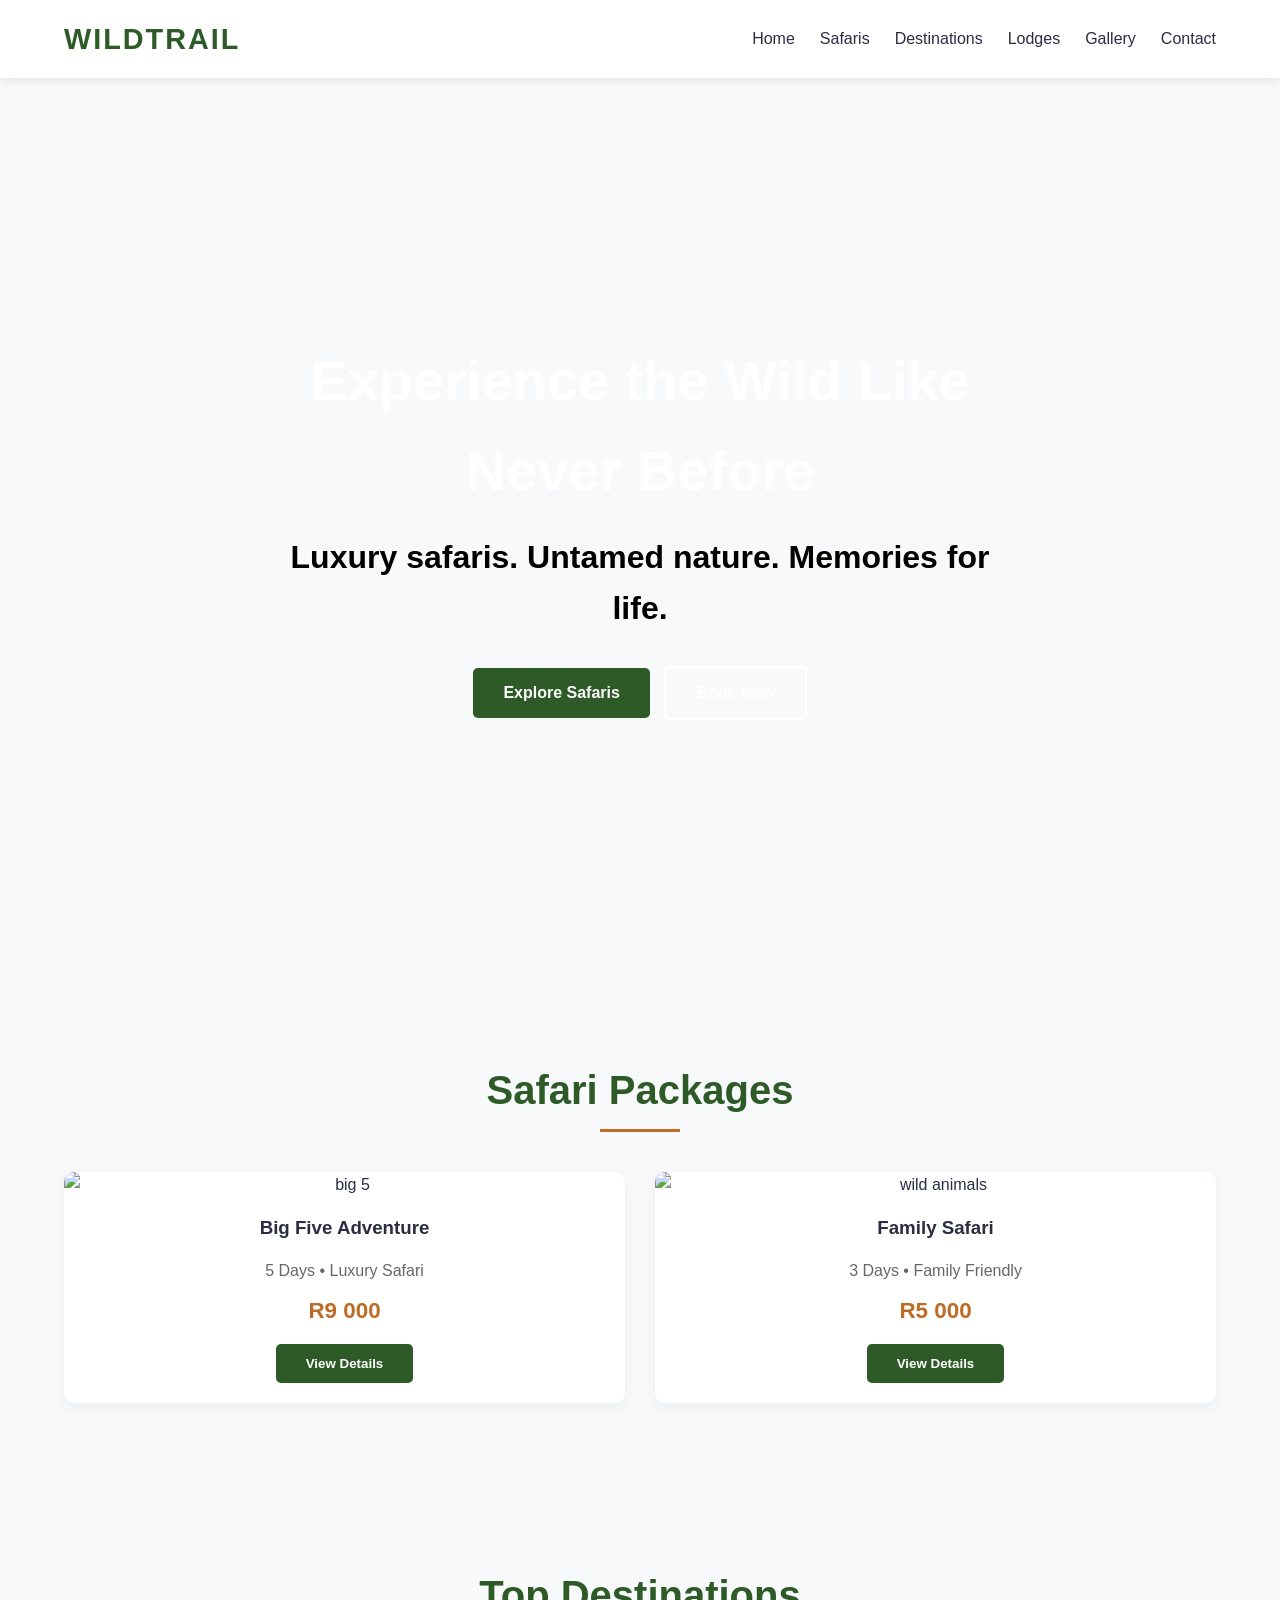
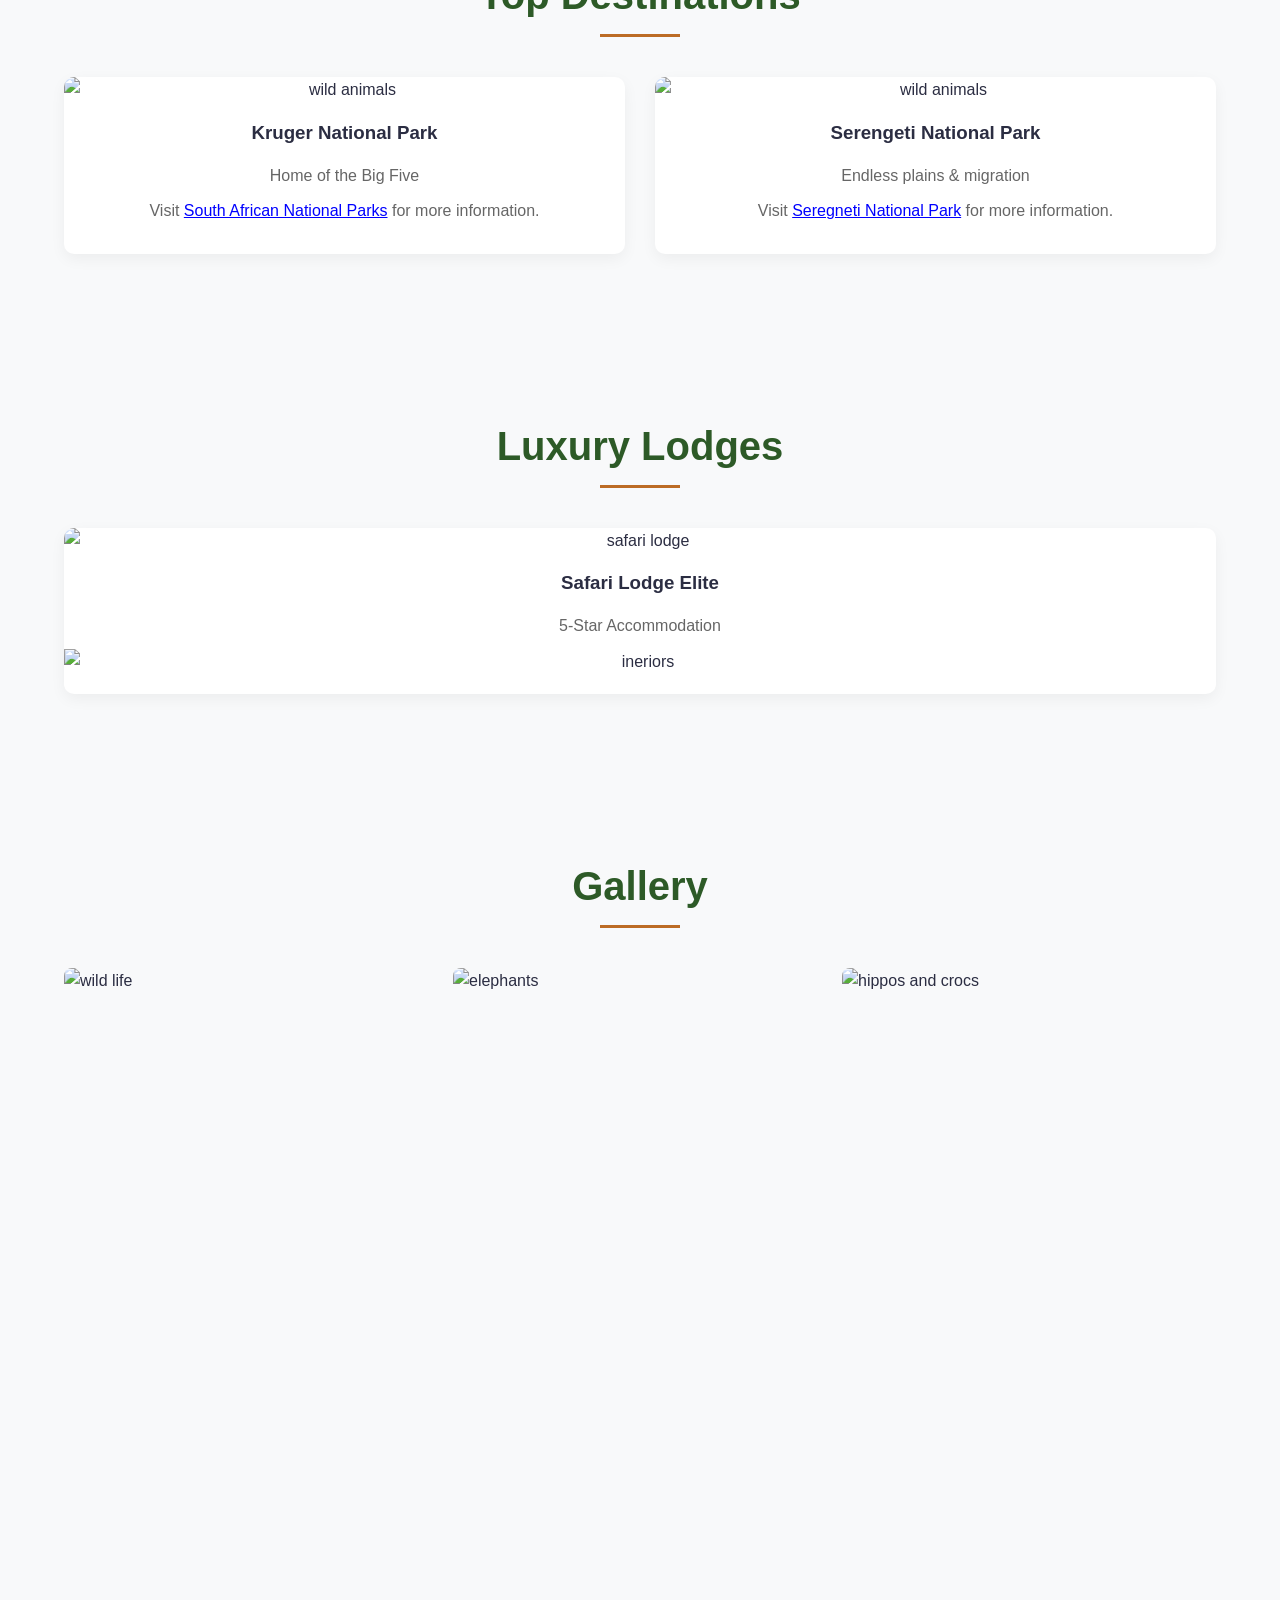
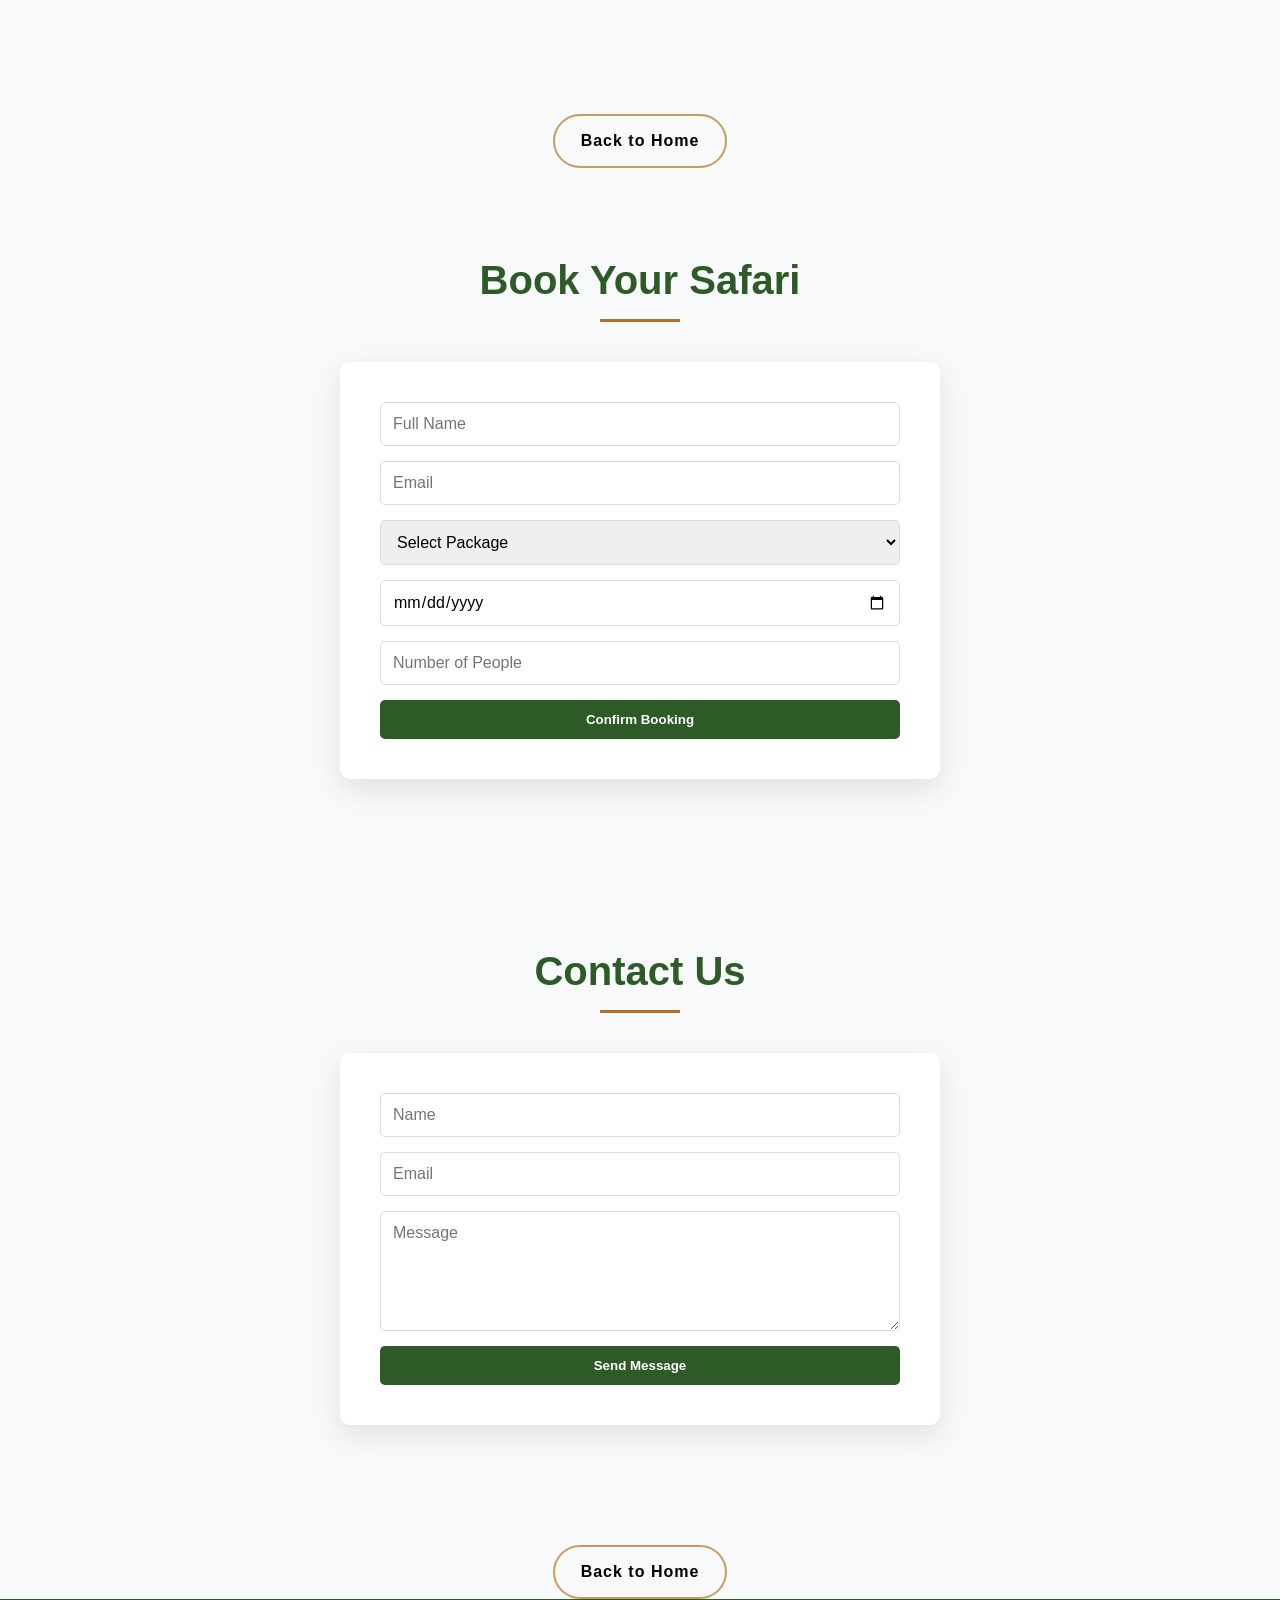
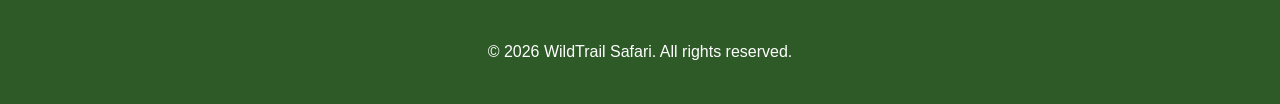
==== index.html @ 3c70ba00 "Rename safari.html to index.html" ====
<!DOCTYPE html>
<html lang="en">
<head>
  <meta charset="UTF-8">
  <meta name="viewport" content="width=device-width, initial-scale=1.0">
  <title>WildTrail Safari</title>
  <link rel="stylesheet" href="safari.css">
</head>
<body>

  <!--  NAVBAR  -->
  <header class="header">
    <nav class="nav-container">
      <h1 class="logo">WildTrail</h1>

      <ul class="nav-links">
        <li><a href="#home">Home</a></li>
        <li><a href="#safaris">Safaris</a></li>
        <li><a href="#destinations">Destinations</a></li>
        <li><a href="#lodges">Lodges</a></li>
        <li><a href="#gallery">Gallery</a></li>
        <li><a href="#contact">Contact</a></li>
      </ul>

      
    </nav>
  </header>

  <!--  HERO  -->
  <section id="home" class="hero">
    <div class="hero-content-container">
      <h2>Experience the Wild Like Never Before</h2>
      <p>Luxury safaris. Untamed nature. Memories for life.</p>

      <div class="hero-buttons">
        <a href="#safaris" class="btn">Explore Safaris</a>
        <a href="#booking" class="btn btn-secondary">Book Now</a>
      </div>
    </div>
  </section>

  <!--  SAFARI PACKAGES -->
  <section id="safaris" class="section">
    <div class="container">
      <h2 class="section-title">Safari Packages</h2>

      <div class="card-grid">

        <div class="card">
          <img src="safari/family.png" alt="big 5">
          <h3>Big Five Adventure</h3>
          <p>5 Days • Luxury Safari</p>
          <span class="price">R9 000</span>
          <button class="btn">View Details</button>
        </div>

        <div class="card">
          <img src="safari/zebra herd.jpg" alt="wild animals">
          <h3>Family Safari</h3>
          <p>3 Days • Family Friendly</p>
          <span class="price">R5 000</span>
          <button class="btn">View Details</button> 
        </div>

      </div>
    </div>
  </section>

  <!--  DESTINATIONS  -->
  <section id="destinations" class="section">
    <div class="container">
      <h2 class="section-title">Top Destinations</h2>

      <div class="card-grid">

        <div class="card">
          <img src="safari/The big 5.png" alt="wild animals">
          <h3>Kruger National Park</h3>
          <p>Home of the Big Five</p>
          <p>Visit <a href="https://www.sanparks.org/parks/kruger" target="_blank">South African National Parks</a> for more information.</p>
        </div>

        <div class="card">
          <img src="safari/migration.jpg" alt="wild animals">
          <h3>Serengeti National Park</h3>
          <p>Endless plains & migration</p>
          <p>Visit <a href="https://www.serengeti.com/index.php" target="_blank">Seregneti National Park</a> for more information.</p>
        </div>

      </div>
    </div>
  </section>

  <!--  LODGES -->
  <section id="lodges" class="section">
    <div class="container">
      <h2 class="section-title">Luxury Lodges</h2>

      <div class="card-grid">

        <div class="card">
          <img src="safari/safari lodge.png" alt="safari lodge">
          <h3>Safari Lodge Elite</h3>
          <p>5-Star Accommodation</p>
          <img src="safari/interior.png" alt="ineriors">
        </div>

      </div>
    </div>
  </section>

  <!--  GALLERY, ADD IMAGES FROM PIXABAY  -->
  <section id="gallery" class="section">
    <div class="container">
      <h2 class="section-title">Gallery</h2>
        <!--ADD MORE IMAGES-->
      <div class="gallery-grid">
        <img src="safari/wildlife.jpg" alt="wild life">
        <img src="safari/herd of elephants.jpg" alt="elephants">
        <img src="safari/hbieser-hippo-4027010.jpg" alt="hippos and crocs">
      </div>
    </div>

    
  </section>
  <div class="back-link-container">
            <a href="#home"class="back-to-home-link">Back to Home</a>
        </div>

  <!--  BOOKING SECTION -->
  <section id="booking" class="section">
    <div class="container">
      <h2 class="section-title">Book Your Safari</h2>

      <form class="booking-form">

        <input type="text" placeholder="Full Name" required>
        <input type="email" placeholder="Email" required>

        <select>
          <option>Select Package</option>
          <option>Big Five Adventure</option>
          <option>Family Safari</option>
        </select>

        <input type="date">
        <input type="number" min="1" max="250" placeholder="Number of People">

        <button class="btn">Confirm Booking</button>

      </form>
    </div>
  </section>

  <!--  CONTACT SECTION -->
  <section id="contact" class="section">
    <div class="container">
      <h2 class="section-title">Contact Us</h2>

      <form class="contact-form">
        <input type="text" placeholder="Name">
        <input type="email" placeholder="Email">
        <textarea placeholder="Message"></textarea>
        <button class="btn">Send Message</button>
      </form>
    </div>
  </section>
  <div class="back-link-container">
            <a href="#home"class="back-to-home-link">Back to Home</a>
        </div>

  
  <footer class="footer">
    <div class="container">
      <p>© 2026 WildTrail Safari. All rights reserved.</p>
    </div>
  </footer>

  
  <script>
    
  </script>
</body>
</html>
---- safari.css ----
/*body {
    background-image: url(safari/herd\ of\ elephants.jpg);
    background-position: center;
    background-repeat: no-repeat;
    background-size: cover;
    min-height: 100vh;
    width: 100vw;
    margin: 0 auto;
}*/

/* --- RESET & BASE STYLES --- */
* {
  margin: 0;
  padding: 0;
  box-sizing: border-box;
  font-family: 'Segoe UI', Roboto, Helvetica, Arial, sans-serif;
}

:root {
  --primary-color: #2d5a27; /* Forest Green */
  --secondary-color: #d4a373; /* Savanna Sand */
  --accent-color: #bc6c25; /* Earthy Orange */
  --dark-text: #2b2d42;
  --light-bg: #f8f9fa;
  --white: #ffffff;
}

html {
  scroll-behavior: smooth;
}

body {
  background-color: var(--light-bg);
  color: var(--dark-text);
  line-height: 1.6;
}

/* --- NAVIGATION --- */
.header {
  background-color: var(--white);
  padding: 1rem 5%;
  position: sticky;
  top: 0;
  z-index: 1000;
  box-shadow: 0 2px 10px rgba(0,0,0,0.1);
}

.nav-container {
  display: flex;
  justify-content: space-between;
  align-items: center;
  max-width: 1200px;
  margin: 0 auto;
}

.logo {
  font-size: 1.8rem;
  font-weight: bold;
  color: var(--primary-color);
  text-transform: uppercase;
  letter-spacing: 2px;
}

.nav-links {
  display: flex;
  list-style: none;
}

.nav-links li {
  margin-left: 25px;
}

.nav-links a {
  text-decoration: none;
  color: var(--dark-text);
  font-weight: 500;
  transition: color 0.3s;
}

.nav-links a:hover {
  color: var(--accent-color);
}

/* --- HERO SECTION --- */
.hero {
  height: 80vh;
  background: linear-gradient(rgba(0,0,0,0.5), rgba(0,0,0,0.5)), 
              url('https://images.unsplash.com/photo-1516422213484-2144583b382d?auto=format&fit=crop&q=80&w=1920') center/cover no-repeat;
  display: flex;
  align-items: center;
  justify-content: center;
  text-align: center;
  color: var(--white);
}

#home {
    background-image: url(safari/sunset.jpg);
    background-position: center;
    background-repeat: no-repeat;
    background-size: cover;
    min-height: 100vh;
    width: 100vw;
    margin: 0 auto;

}

#home p {
    color: rgb(0, 0, 0);
    font-size: xx-large;
    font-weight: bold;
    
}

.hero-content-container {
  max-width: 800px;
  padding: 20px;
}

.hero h2 {
  font-size: 3.5rem;
  margin-bottom: 1rem;
}

.hero p {
  font-size: 1.2rem;
  margin-bottom: 2rem;
}

/* --- BUTTONS --- */
.btn {
  display: inline-block;
  padding: 12px 30px;
  background-color: var(--primary-color);
  color: var(--white);
  text-decoration: none;
  border-radius: 5px;
  border: none;
  cursor: pointer;
  transition: 0.3s;
  font-weight: 600;
}

.btn:hover {
  background-color: var(--accent-color);
}

.btn-secondary {
  background-color: transparent;
  border: 2px solid var(--white);
  margin-left: 10px;
}

.btn-secondary:hover {
  background-color: var(--white);
  color: var(--primary-color);
}

/* --- SECTION LAYOUTS --- */
.section {
  padding: 80px 5%;
}

.container {
  max-width: 1200px;
  height: auto;
  margin: 0 auto;
}

.section-title {
  text-align: center;
  font-size: 2.5rem;
  margin-bottom: 50px;
  color: var(--primary-color);
  position: relative;
}

.section-title::after {
  content: '';
  width: 80px;
  height: 3px;
  background: var(--accent-color);
  position: absolute;
  bottom: -10px;
  left: 50%;
  transform: translateX(-50%);
}

/* --- GRID & CARDS --- */
.card-grid {
  display: grid;
  height: 50%;
  grid-template-columns: repeat(auto-fit, minmax(300px, 1fr));
  gap: 30px;
}

.card {
  background: var(--white);
  border-radius: 10px;
  overflow: hidden;
  box-shadow: 0 5px 15px rgba(0,0,0,0.05);
  transition: transform 0.3s;
  padding-bottom: 20px;
  text-align: center;
}

.card:hover {
  transform: translateY(-10px);
}

.card img {
  width: 100%;
  height: auto;
  display: block;
  /*object-fit: cover;*/
}

.card h3 {
  margin: 15px 0;
}

.card p {
  color: #666;
  margin-bottom: 10px;
}

.card a {
    color: blue;
}

.price {
  display: block;
  font-size: 1.4rem;
  color: var(--accent-color);
  font-weight: bold;
  margin-bottom: 15px;
}

/* --- GALLERY --- */

#gallery {
    background-image: url(safari/buffalo\ herd.jpg);
    background-position: center;
    background-repeat: no-repeat;
    background-size: cover;
    min-height: 100vh;
    width: 100vw;
    margin: 0 auto;
}
.gallery-grid {
  display: grid;
  grid-template-columns: repeat(auto-fit, minmax(250px, 1fr));
  gap: 15px;
}

.gallery-grid img {
  width: 100%;
  height: 300px;
  object-fit: cover;
  border-radius: 8px;
  transition: 0.3s;
}

.gallery-grid img:hover {
  filter: brightness(80%);
  cursor: pointer;
}

/* --- FORMS --- */
.booking-form, .contact-form {
  max-width: 600px;
  margin: 0 auto;
  display: flex;
  flex-direction: column;
  gap: 15px;
  background: var(--white);
  padding: 40px;
  border-radius: 10px;
  box-shadow: 0 10px 30px rgba(0,0,0,0.1);
}

input, select, textarea {
  padding: 12px;
  border: 1px solid #ddd;
  border-radius: 5px;
  font-size: 1rem;
}

textarea {
  height: 120px;
  resize: vertical;
}

.back-link-container {
    margin-top: 40px;
    text-align: center;
}

.back-to-home-link {
    display: inline-block;
    padding: 12px 26px;
    border: 2px solid #c59d5f;
    color: #000000;
    text-decoration: none;
    font-weight: bold;
    letter-spacing: 1px;
    border-radius: 30px;
    transition: all 0.3s ease;
}

.back-to-home-link:hover {
    background: #97f204;
    color: #0000003d;
    box-shadow: 0 0 20px rgba(198, 172, 23, 0.6);
}

/* --- FOOTER --- */
.footer {
  background-color: var(--primary-color);
  color: var(--white);
  text-align: center;
  padding: 40px 0;
}

/* --- RESPONSIVENESS --- */
@media (max-width: 768px) {
  .nav-links {
    display: none; 
  }
  
  .hero h2 {
    font-size: 2rem;
  }
}
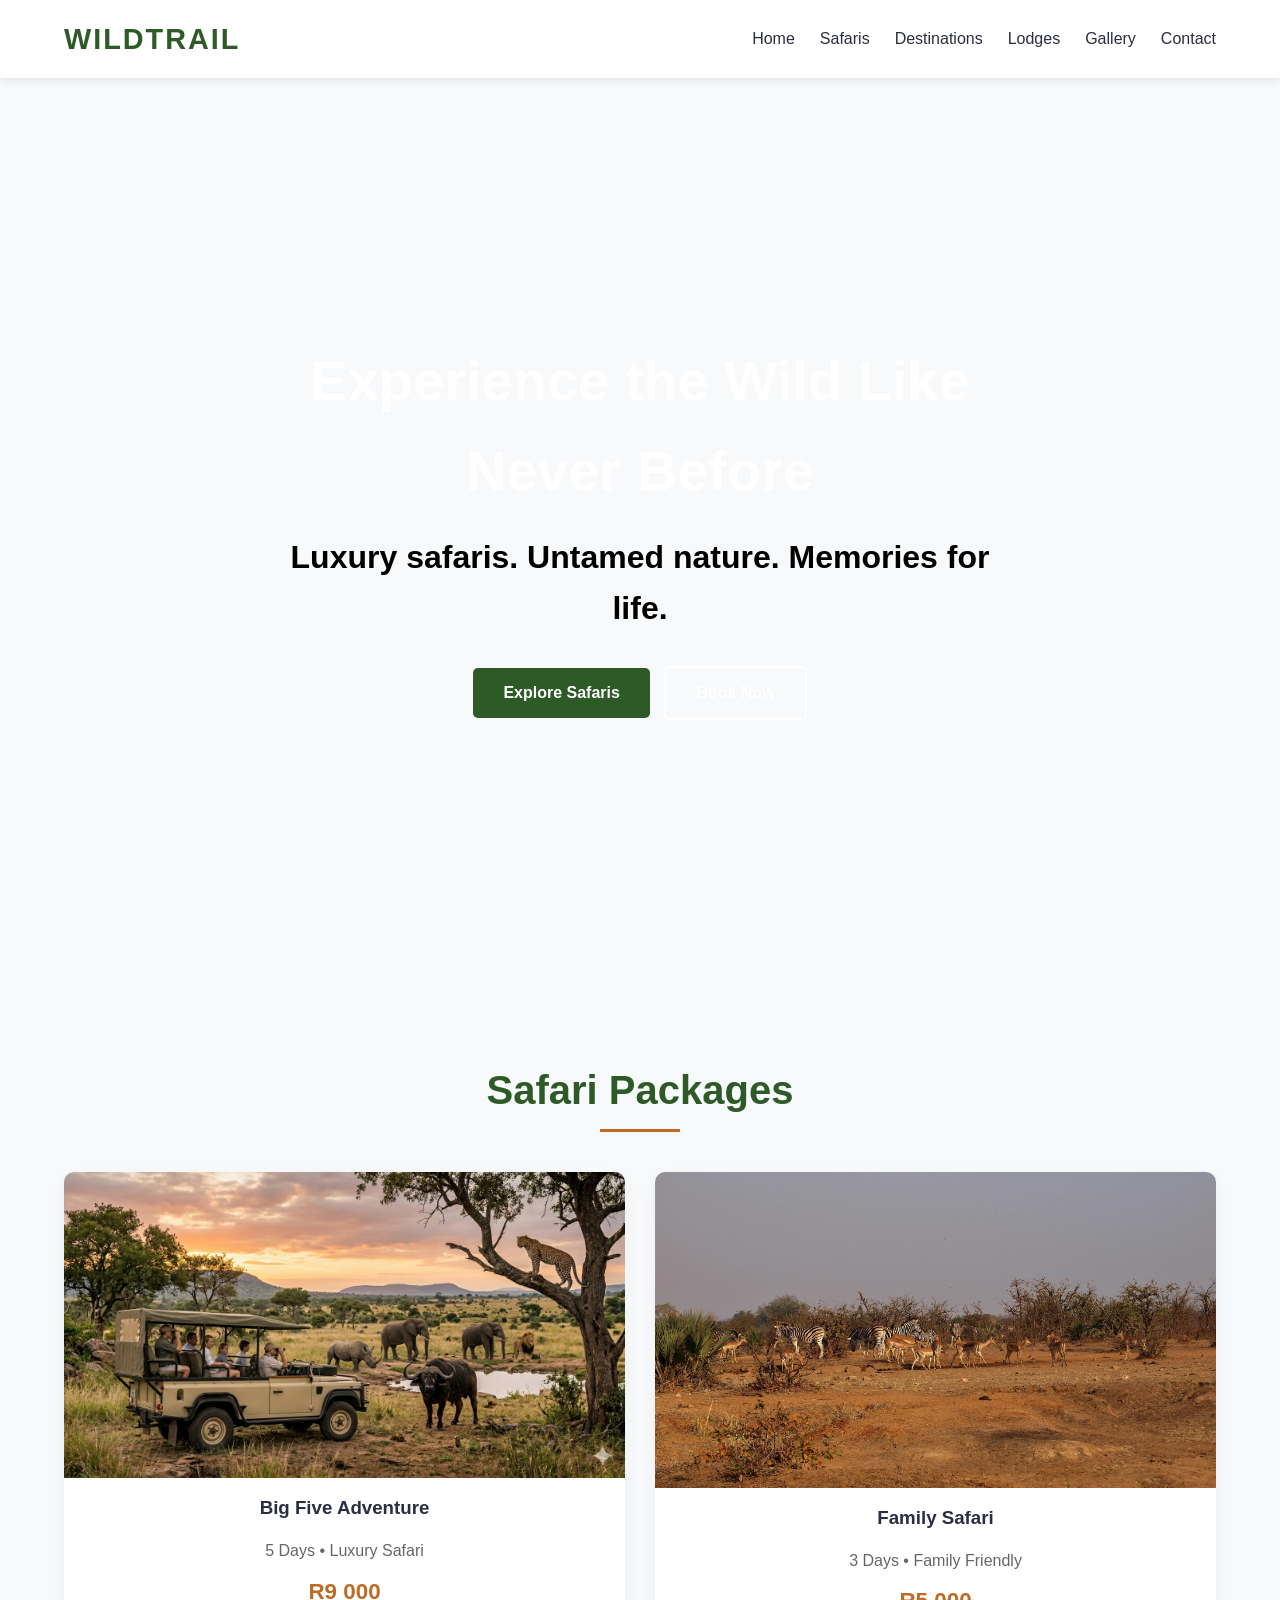
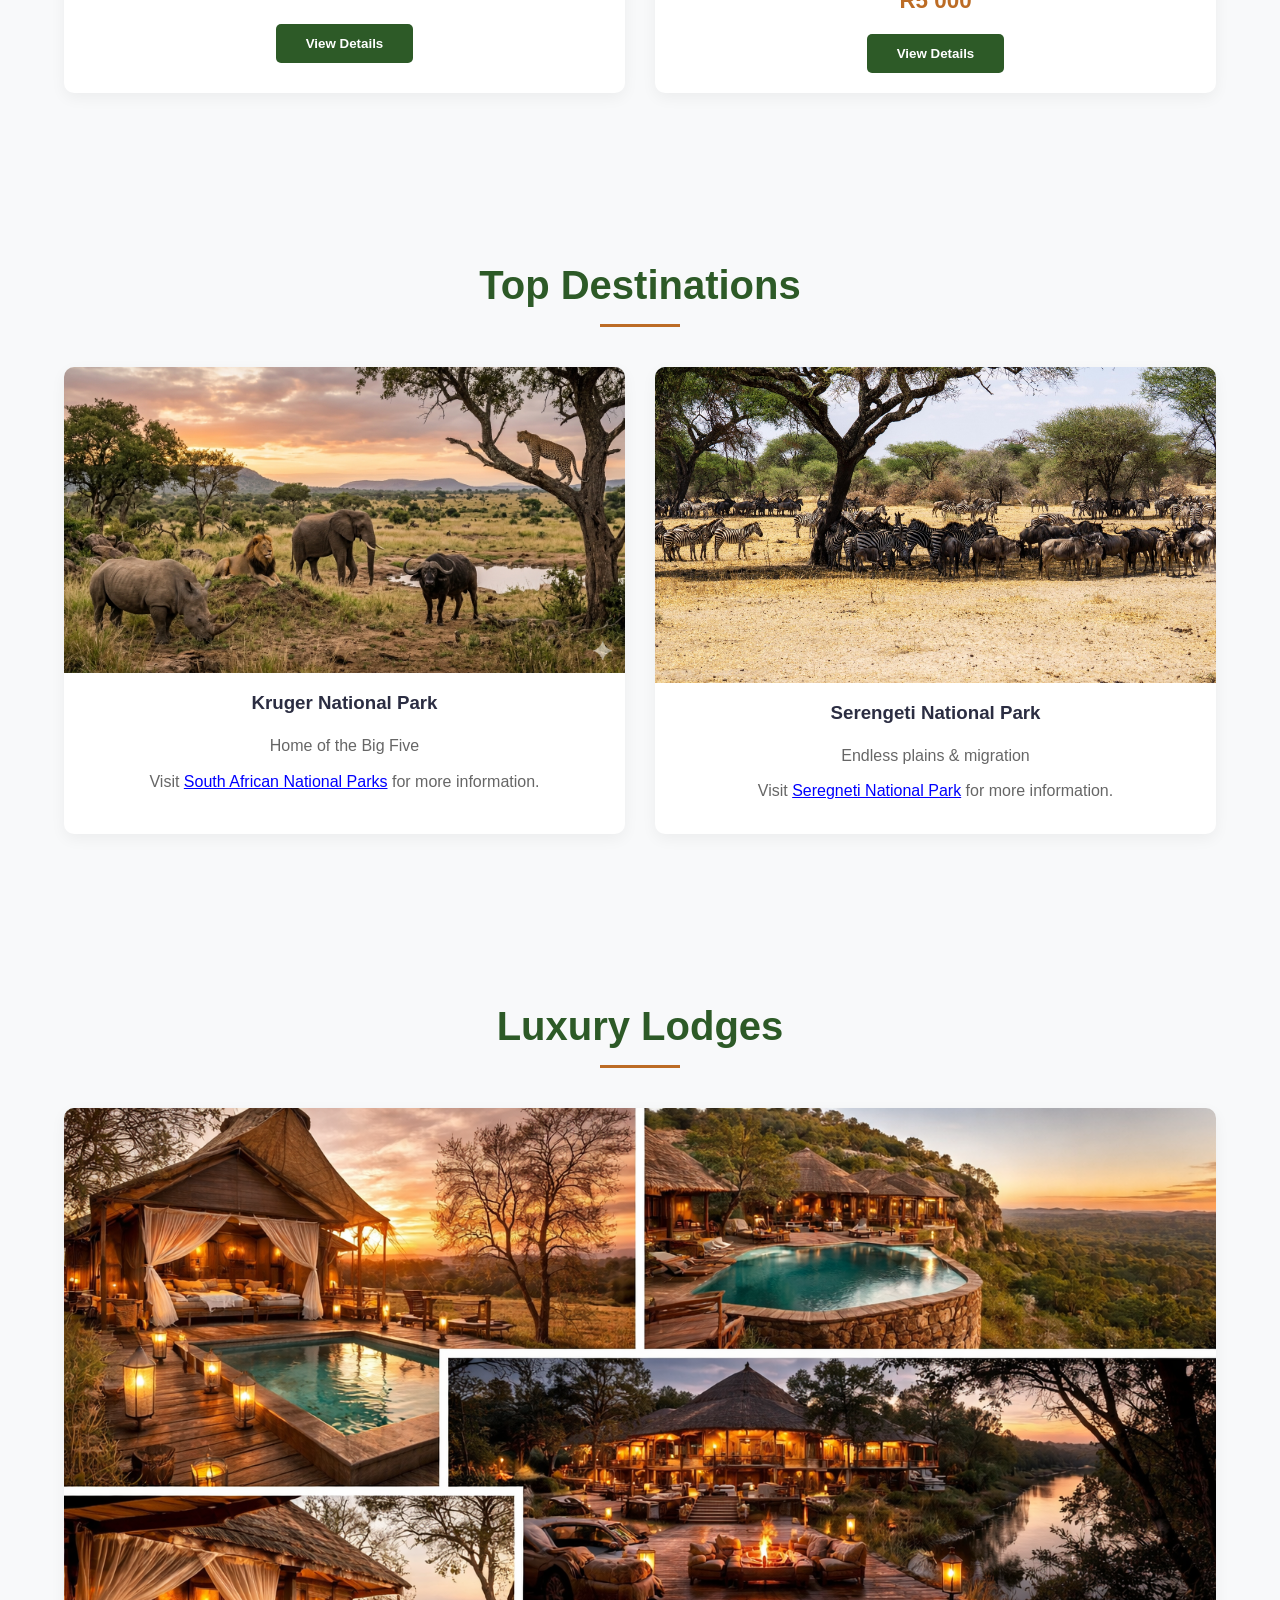
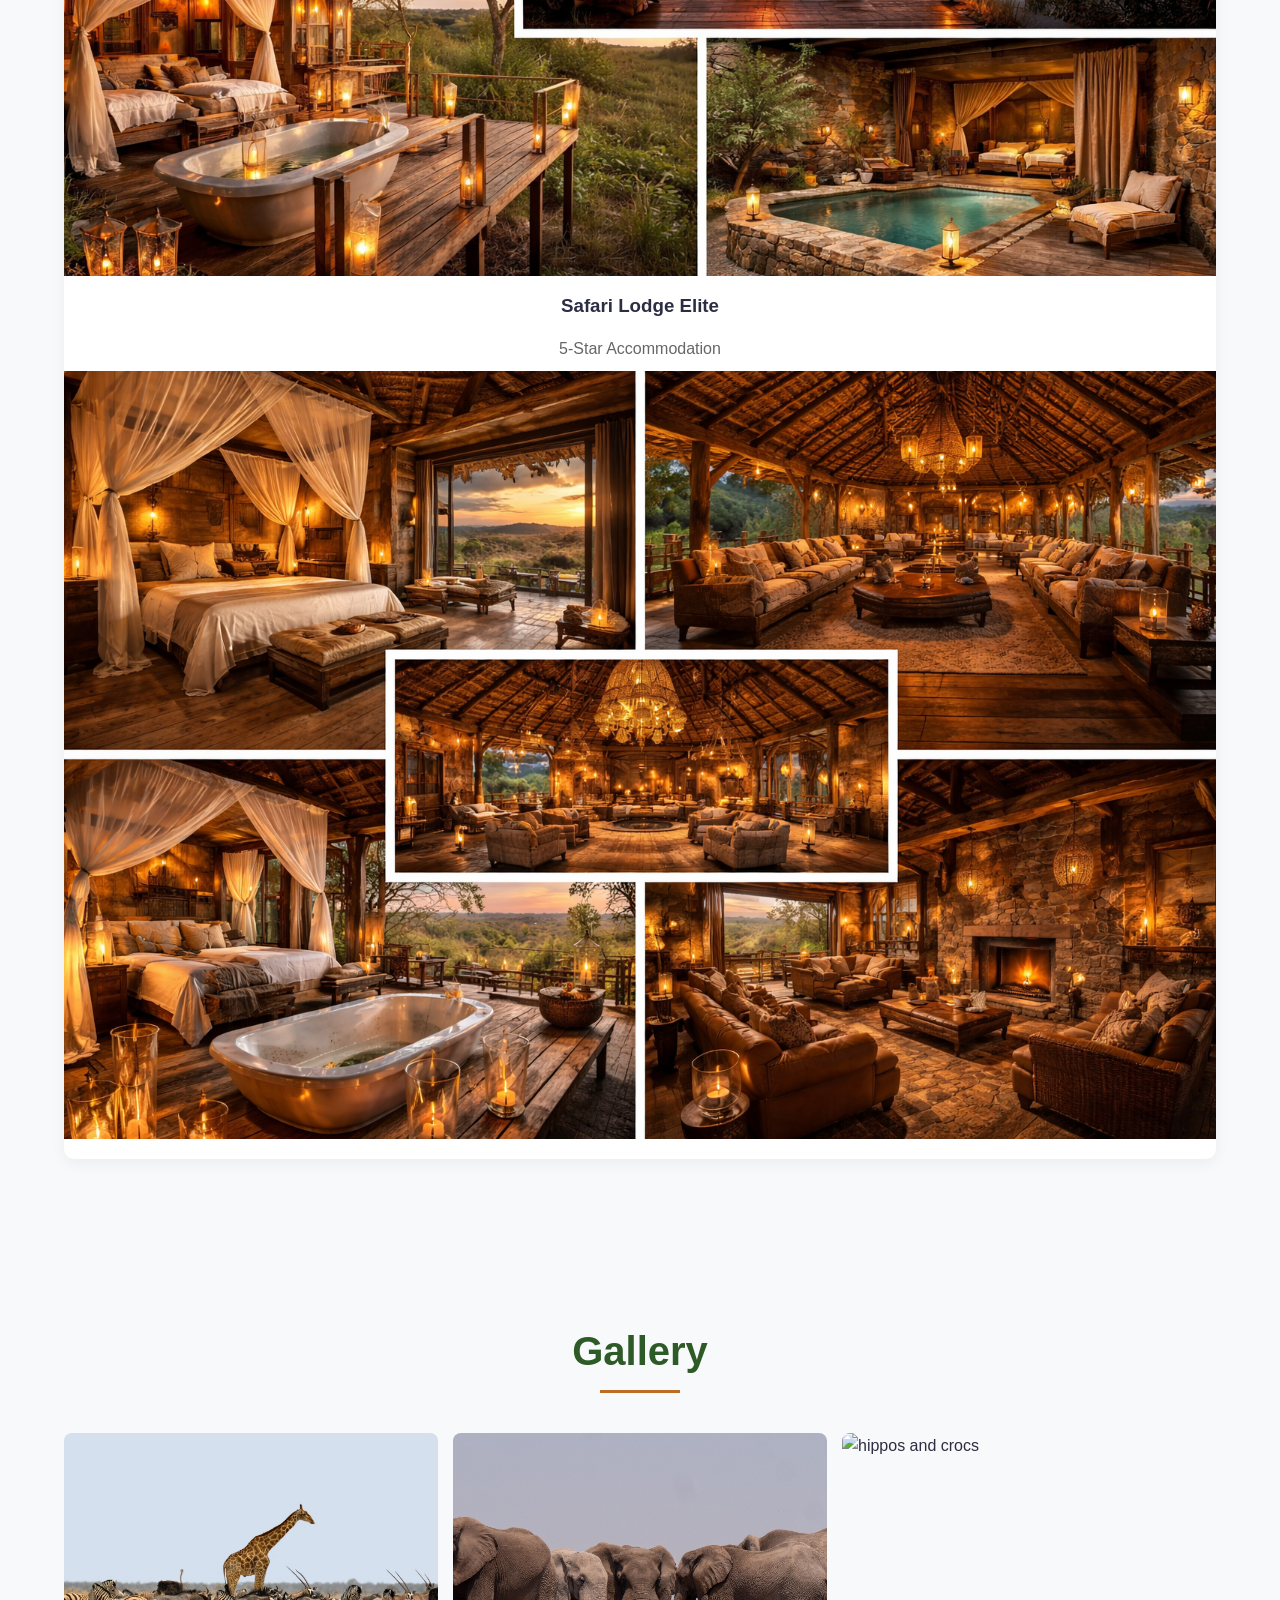
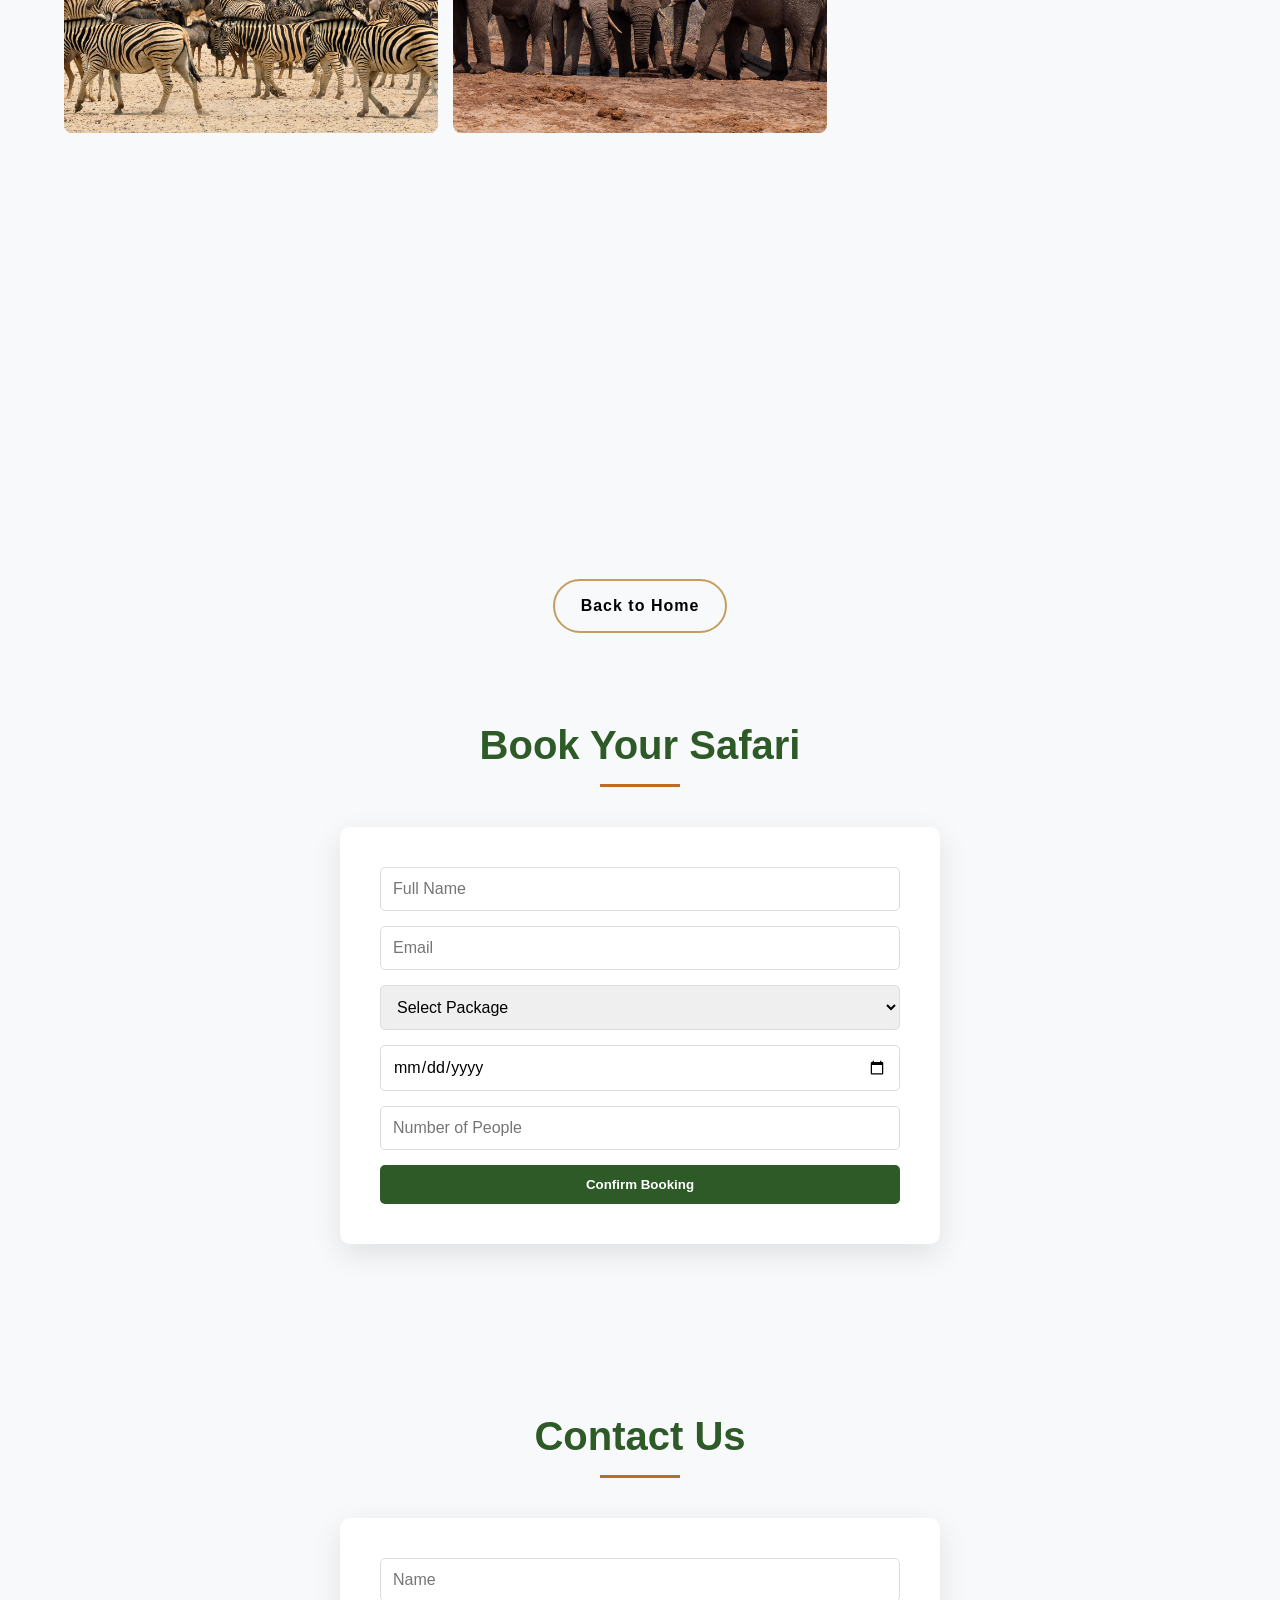
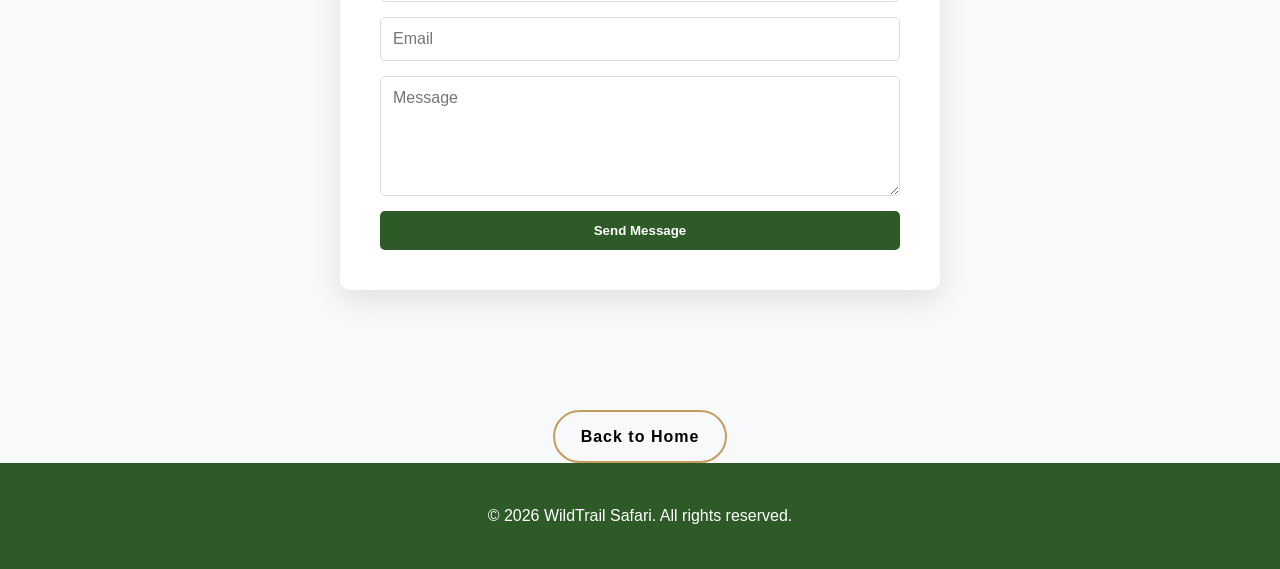
==== commit 712e68a7: "Fix image paths - remove safari/ prefix since images are in root directory" ====
--- a/index.html
+++ b/index.html
@@ -1,184 +1,184 @@
-<!DOCTYPE html>
-<html lang="en">
-<head>
-  <meta charset="UTF-8">
-  <meta name="viewport" content="width=device-width, initial-scale=1.0">
-  <title>WildTrail Safari</title>
-  <link rel="stylesheet" href="safari.css">
-</head>
-<body>
-
-  <!--  NAVBAR  -->
-  <header class="header">
-    <nav class="nav-container">
-      <h1 class="logo">WildTrail</h1>
-
-      <ul class="nav-links">
-        <li><a href="#home">Home</a></li>
-        <li><a href="#safaris">Safaris</a></li>
-        <li><a href="#destinations">Destinations</a></li>
-        <li><a href="#lodges">Lodges</a></li>
-        <li><a href="#gallery">Gallery</a></li>
-        <li><a href="#contact">Contact</a></li>
-      </ul>
-
-      
-    </nav>
-  </header>
-
-  <!--  HERO  -->
-  <section id="home" class="hero">
-    <div class="hero-content-container">
-      <h2>Experience the Wild Like Never Before</h2>
-      <p>Luxury safaris. Untamed nature. Memories for life.</p>
-
-      <div class="hero-buttons">
-        <a href="#safaris" class="btn">Explore Safaris</a>
-        <a href="#booking" class="btn btn-secondary">Book Now</a>
-      </div>
-    </div>
-  </section>
-
-  <!--  SAFARI PACKAGES -->
-  <section id="safaris" class="section">
-    <div class="container">
-      <h2 class="section-title">Safari Packages</h2>
-
-      <div class="card-grid">
-
-        <div class="card">
-          <img src="safari/family.png" alt="big 5">
-          <h3>Big Five Adventure</h3>
-          <p>5 Days • Luxury Safari</p>
-          <span class="price">R9 000</span>
-          <button class="btn">View Details</button>
-        </div>
-
-        <div class="card">
-          <img src="safari/zebra herd.jpg" alt="wild animals">
-          <h3>Family Safari</h3>
-          <p>3 Days • Family Friendly</p>
-          <span class="price">R5 000</span>
-          <button class="btn">View Details</button> 
-        </div>
-
-      </div>
-    </div>
-  </section>
-
-  <!--  DESTINATIONS  -->
-  <section id="destinations" class="section">
-    <div class="container">
-      <h2 class="section-title">Top Destinations</h2>
-
-      <div class="card-grid">
-
-        <div class="card">
-          <img src="safari/The big 5.png" alt="wild animals">
-          <h3>Kruger National Park</h3>
-          <p>Home of the Big Five</p>
-          <p>Visit <a href="https://www.sanparks.org/parks/kruger" target="_blank">South African National Parks</a> for more information.</p>
-        </div>
-
-        <div class="card">
-          <img src="safari/migration.jpg" alt="wild animals">
-          <h3>Serengeti National Park</h3>
-          <p>Endless plains & migration</p>
-          <p>Visit <a href="https://www.serengeti.com/index.php" target="_blank">Seregneti National Park</a> for more information.</p>
-        </div>
-
-      </div>
-    </div>
-  </section>
-
-  <!--  LODGES -->
-  <section id="lodges" class="section">
-    <div class="container">
-      <h2 class="section-title">Luxury Lodges</h2>
-
-      <div class="card-grid">
-
-        <div class="card">
-          <img src="safari/safari lodge.png" alt="safari lodge">
-          <h3>Safari Lodge Elite</h3>
-          <p>5-Star Accommodation</p>
-          <img src="safari/interior.png" alt="ineriors">
-        </div>
-
-      </div>
-    </div>
-  </section>
-
-  <!--  GALLERY, ADD IMAGES FROM PIXABAY  -->
-  <section id="gallery" class="section">
-    <div class="container">
-      <h2 class="section-title">Gallery</h2>
-        <!--ADD MORE IMAGES-->
-      <div class="gallery-grid">
-        <img src="safari/wildlife.jpg" alt="wild life">
-        <img src="safari/herd of elephants.jpg" alt="elephants">
-        <img src="safari/hbieser-hippo-4027010.jpg" alt="hippos and crocs">
-      </div>
-    </div>
-
-    
-  </section>
-  <div class="back-link-container">
-            <a href="#home"class="back-to-home-link">Back to Home</a>
-        </div>
-
-  <!--  BOOKING SECTION -->
-  <section id="booking" class="section">
-    <div class="container">
-      <h2 class="section-title">Book Your Safari</h2>
-
-      <form class="booking-form">
-
-        <input type="text" placeholder="Full Name" required>
-        <input type="email" placeholder="Email" required>
-
-        <select>
-          <option>Select Package</option>
-          <option>Big Five Adventure</option>
-          <option>Family Safari</option>
-        </select>
-
-        <input type="date">
-        <input type="number" min="1" max="250" placeholder="Number of People">
-
-        <button class="btn">Confirm Booking</button>
-
-      </form>
-    </div>
-  </section>
-
-  <!--  CONTACT SECTION -->
-  <section id="contact" class="section">
-    <div class="container">
-      <h2 class="section-title">Contact Us</h2>
-
-      <form class="contact-form">
-        <input type="text" placeholder="Name">
-        <input type="email" placeholder="Email">
-        <textarea placeholder="Message"></textarea>
-        <button class="btn">Send Message</button>
-      </form>
-    </div>
-  </section>
-  <div class="back-link-container">
-            <a href="#home"class="back-to-home-link">Back to Home</a>
-        </div>
-
-  
-  <footer class="footer">
-    <div class="container">
-      <p>© 2026 WildTrail Safari. All rights reserved.</p>
-    </div>
-  </footer>
-
-  
-  <script>
-    
-  </script>
-</body>
-</html>
+<!DOCTYPE html>
+<html lang="en">
+<head>
+  <meta charset="UTF-8">
+  <meta name="viewport" content="width=device-width, initial-scale=1.0">
+  <title>WildTrail Safari</title>
+  <link rel="stylesheet" href="safari.css">
+</head>
+<body>
+
+  <!--  NAVBAR  -->
+  <header class="header">
+    <nav class="nav-container">
+      <h1 class="logo">WildTrail</h1>
+
+      <ul class="nav-links">
+        <li><a href="#home">Home</a></li>
+        <li><a href="#safaris">Safaris</a></li>
+        <li><a href="#destinations">Destinations</a></li>
+        <li><a href="#lodges">Lodges</a></li>
+        <li><a href="#gallery">Gallery</a></li>
+        <li><a href="#contact">Contact</a></li>
+      </ul>
+
+      
+    </nav>
+  </header>
+
+  <!--  HERO  -->
+  <section id="home" class="hero">
+    <div class="hero-content-container">
+      <h2>Experience the Wild Like Never Before</h2>
+      <p>Luxury safaris. Untamed nature. Memories for life.</p>
+
+      <div class="hero-buttons">
+        <a href="#safaris" class="btn">Explore Safaris</a>
+        <a href="#booking" class="btn btn-secondary">Book Now</a>
+      </div>
+    </div>
+  </section>
+
+  <!--  SAFARI PACKAGES -->
+  <section id="safaris" class="section">
+    <div class="container">
+      <h2 class="section-title">Safari Packages</h2>
+
+      <div class="card-grid">
+
+        <div class="card">
+          <img src="family.png" alt="big 5">
+          <h3>Big Five Adventure</h3>
+          <p>5 Days • Luxury Safari</p>
+          <span class="price">R9 000</span>
+          <button class="btn">View Details</button>
+        </div>
+
+        <div class="card">
+          <img src="zebra herd.jpg" alt="wild animals">
+          <h3>Family Safari</h3>
+          <p>3 Days • Family Friendly</p>
+          <span class="price">R5 000</span>
+          <button class="btn">View Details</button> 
+        </div>
+
+      </div>
+    </div>
+  </section>
+
+  <!--  DESTINATIONS  -->
+  <section id="destinations" class="section">
+    <div class="container">
+      <h2 class="section-title">Top Destinations</h2>
+
+      <div class="card-grid">
+
+        <div class="card">
+          <img src="The big 5.png" alt="wild animals">
+          <h3>Kruger National Park</h3>
+          <p>Home of the Big Five</p>
+          <p>Visit <a href="https://www.sanparks.org/parks/kruger" target="_blank">South African National Parks</a> for more information.</p>
+        </div>
+
+        <div class="card">
+          <img src="migration.jpg" alt="wild animals">
+          <h3>Serengeti National Park</h3>
+          <p>Endless plains & migration</p>
+          <p>Visit <a href="https://www.serengeti.com/index.php" target="_blank">Seregneti National Park</a> for more information.</p>
+        </div>
+
+      </div>
+    </div>
+  </section>
+
+  <!--  LODGES -->
+  <section id="lodges" class="section">
+    <div class="container">
+      <h2 class="section-title">Luxury Lodges</h2>
+
+      <div class="card-grid">
+
+        <div class="card">
+          <img src="safari lodge.png" alt="safari lodge">
+          <h3>Safari Lodge Elite</h3>
+          <p>5-Star Accommodation</p>
+          <img src="interior.png" alt="ineriors">
+        </div>
+
+      </div>
+    </div>
+  </section>
+
+  <!--  GALLERY, ADD IMAGES FROM PIXABAY  -->
+  <section id="gallery" class="section">
+    <div class="container">
+      <h2 class="section-title">Gallery</h2>
+        <!--ADD MORE IMAGES-->
+      <div class="gallery-grid">
+        <img src="wildlife.jpg" alt="wild life">
+        <img src="herd of elephants.jpg" alt="elephants">
+        <img src="hbieser-hippo-4027010.jpg" alt="hippos and crocs">
+      </div>
+    </div>
+
+    
+  </section>
+  <div class="back-link-container">
+            <a href="#home"class="back-to-home-link">Back to Home</a>
+        </div>
+
+  <!--  BOOKING SECTION -->
+  <section id="booking" class="section">
+    <div class="container">
+      <h2 class="section-title">Book Your Safari</h2>
+
+      <form class="booking-form">
+
+        <input type="text" placeholder="Full Name" required>
+        <input type="email" placeholder="Email" required>
+
+        <select>
+          <option>Select Package</option>
+          <option>Big Five Adventure</option>
+          <option>Family Safari</option>
+        </select>
+
+        <input type="date">
+        <input type="number" min="1" max="250" placeholder="Number of People">
+
+        <button class="btn">Confirm Booking</button>
+
+      </form>
+    </div>
+  </section>
+
+  <!--  CONTACT SECTION -->
+  <section id="contact" class="section">
+    <div class="container">
+      <h2 class="section-title">Contact Us</h2>
+
+      <form class="contact-form">
+        <input type="text" placeholder="Name">
+        <input type="email" placeholder="Email">
+        <textarea placeholder="Message"></textarea>
+        <button class="btn">Send Message</button>
+      </form>
+    </div>
+  </section>
+  <div class="back-link-container">
+            <a href="#home"class="back-to-home-link">Back to Home</a>
+        </div>
+
+  
+  <footer class="footer">
+    <div class="container">
+      <p>© 2026 WildTrail Safari. All rights reserved.</p>
+    </div>
+  </footer>
+
+  
+  <script>
+    
+  </script>
+</body>
+</html>
